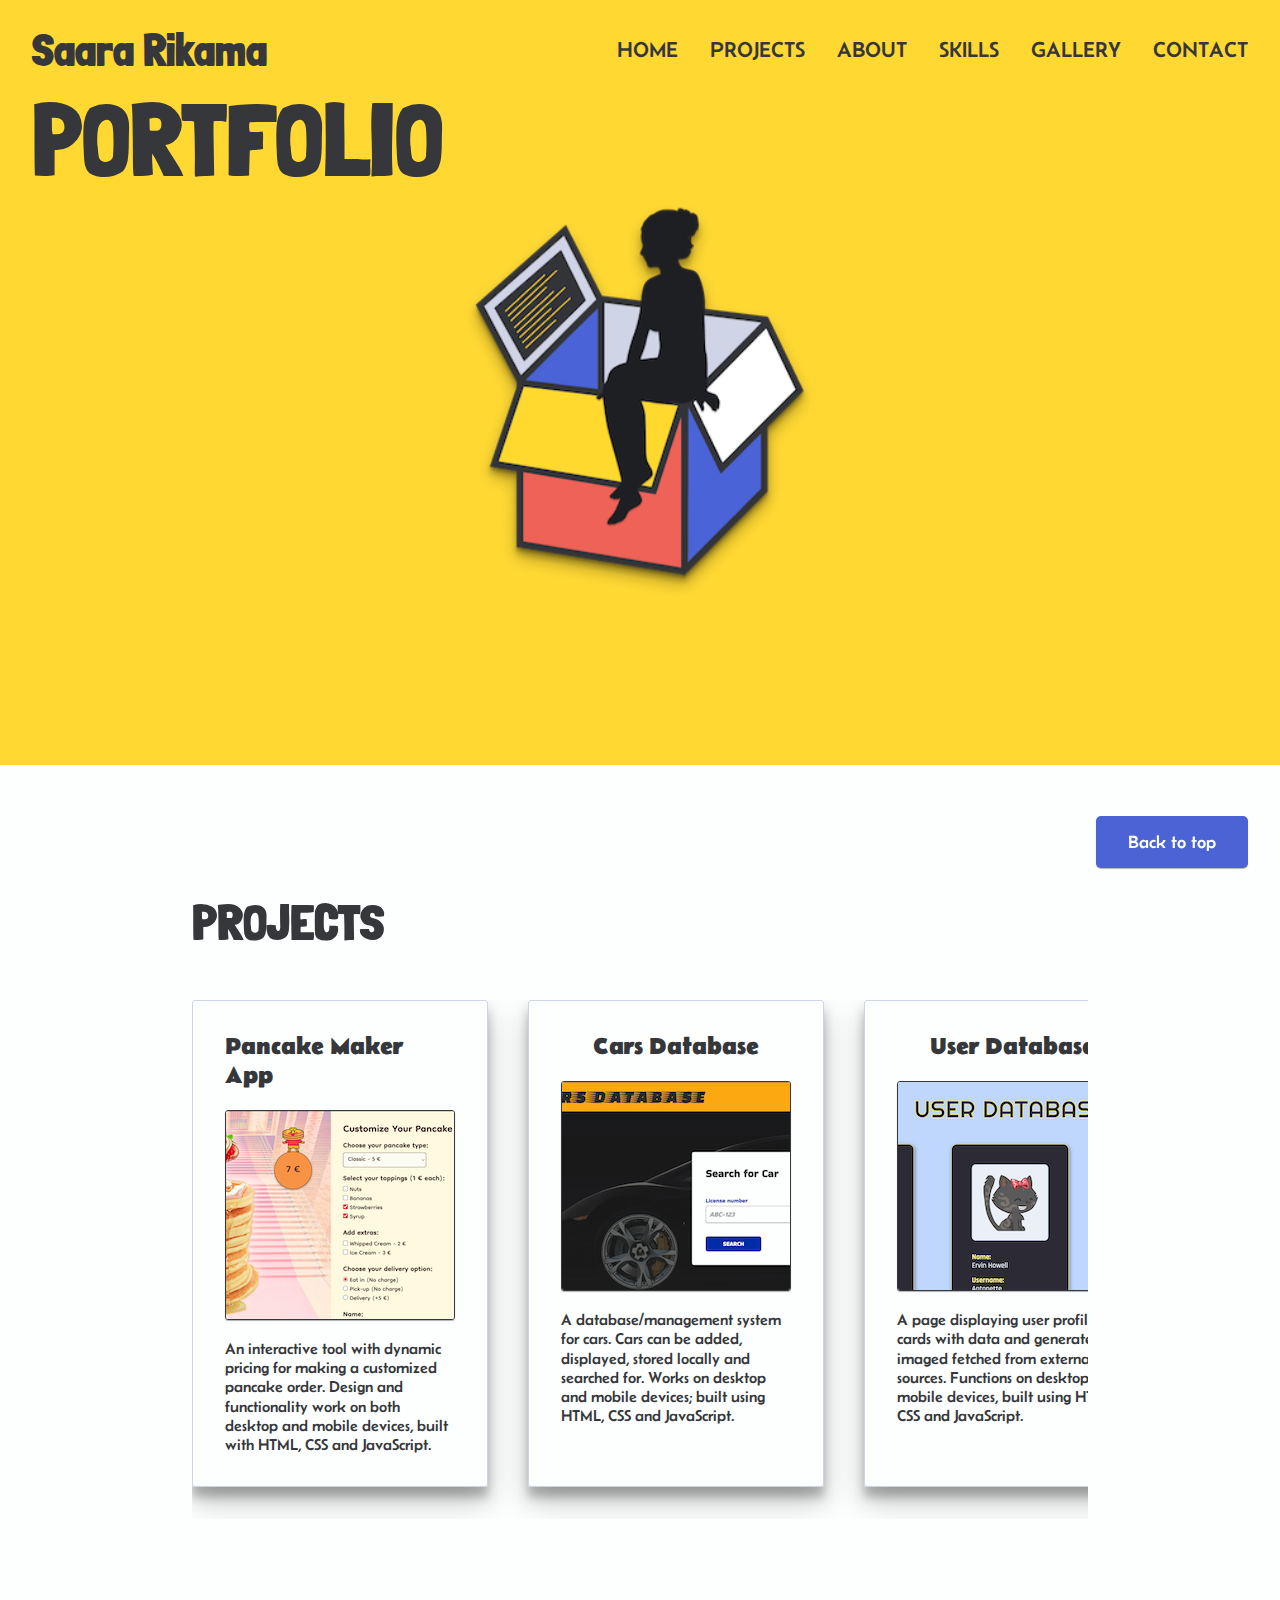
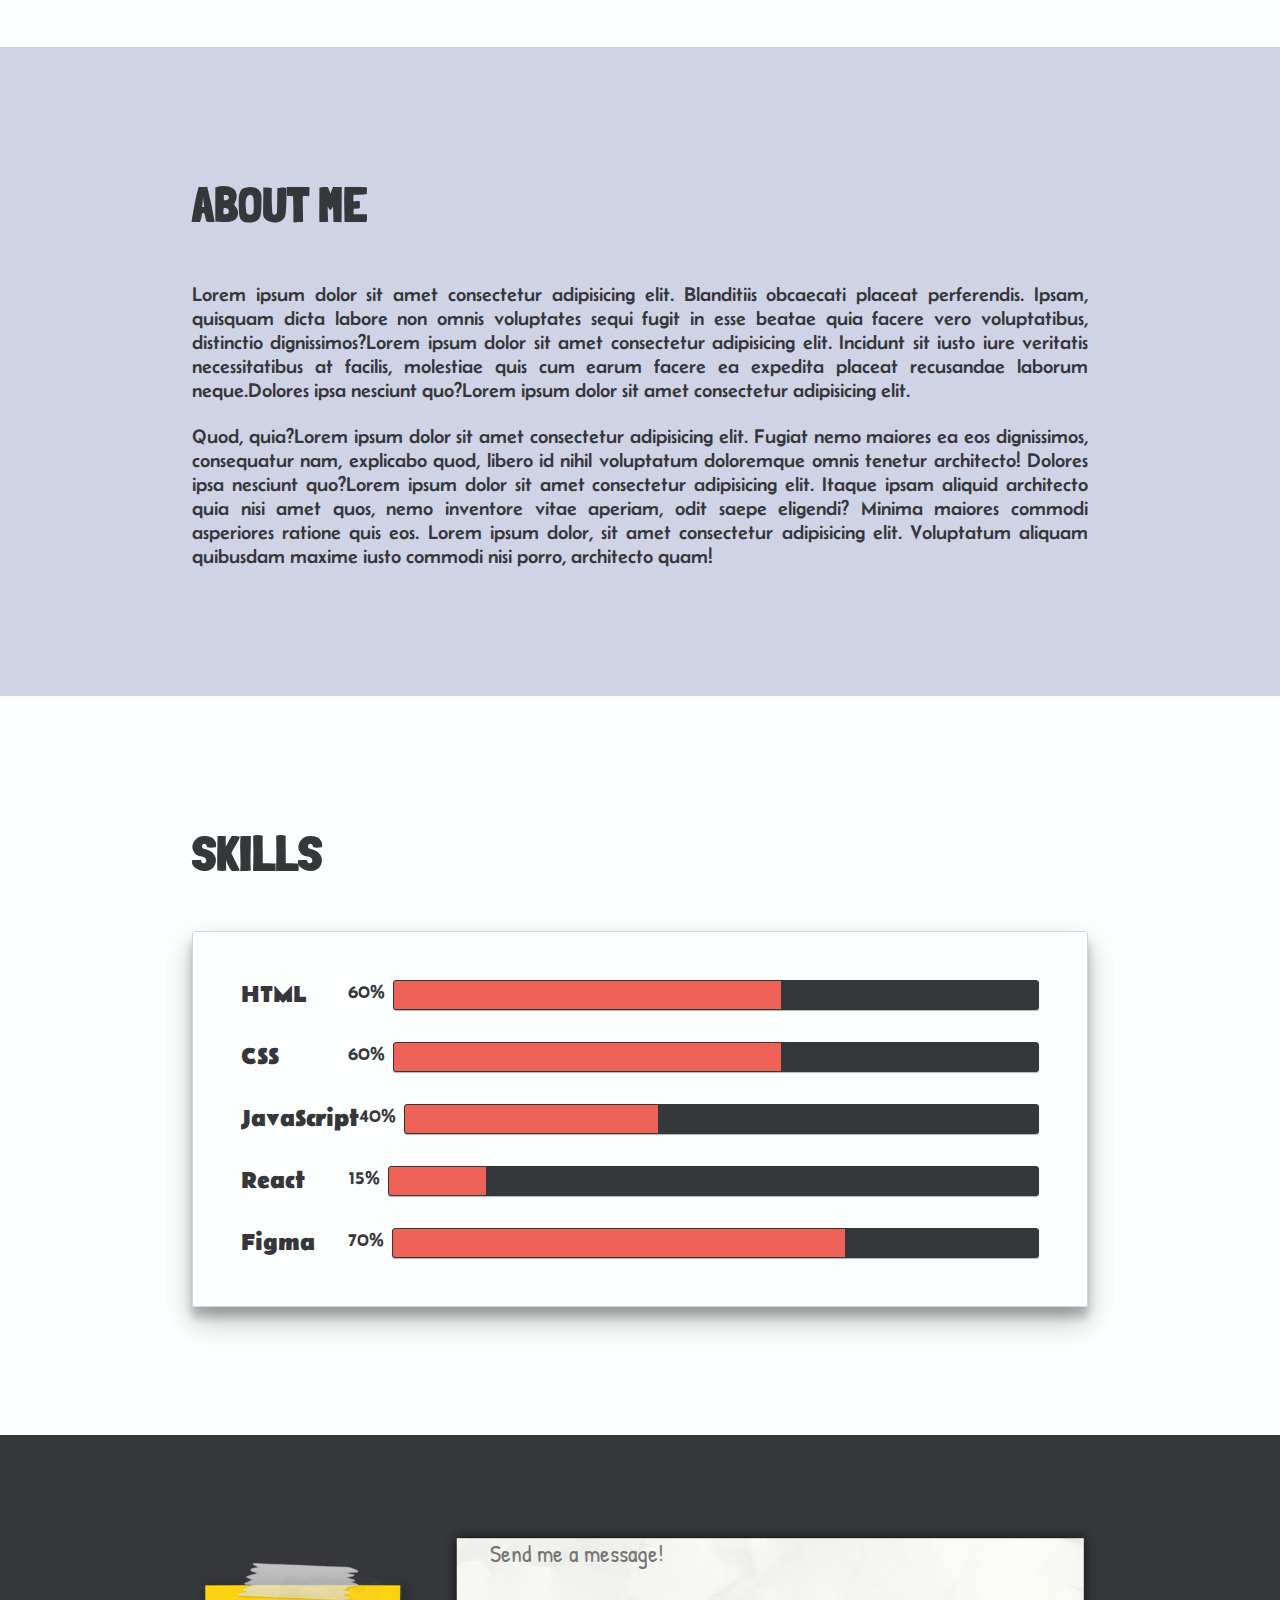
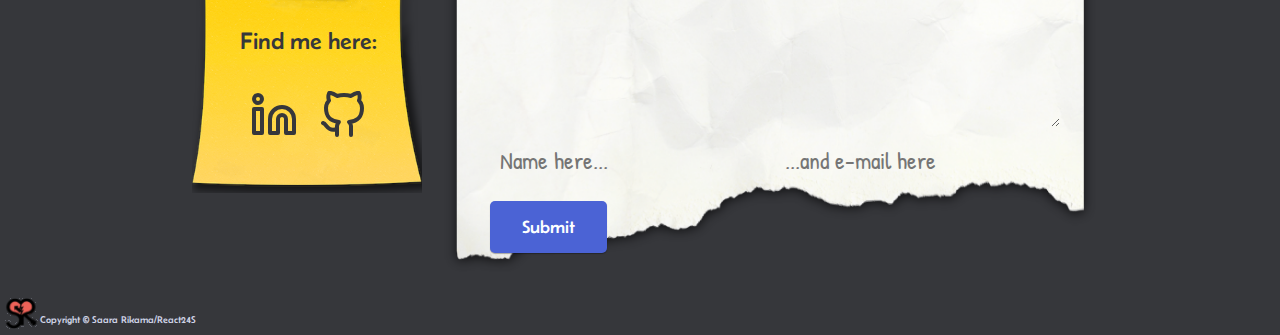
==== index.html @ 1afecb76 "add portfolio content" ====
<!DOCTYPE html>
<html lang="en">
<head>
    <meta charset="UTF-8">
    <meta name="viewport" content="width=device-width, initial-scale=1.0"> 
    <link rel="stylesheet" href="style.css">
    <link href="assets/favicon.svg" rel="shortcut icon" type="image/x-icon" />
    <link href="https://fonts.googleapis.com/css2?family=Belanosima:wght@400;600;700&family=Londrina+Solid:wght@100;300;400;900&family=Patrick+Hand&display=swap" rel="stylesheet">
    <title>Portfolio - Saara Rikama</title>
</head>
<body>
    <header>
        <h1>Saara Rikama</h1>
        <nav>
            <button class="mobile">Menu</button>
            <ul>
                <div class="nav-text"><li><a href="#">Home</a></li></div>
                <div class="nav-text"><li><a href="#projects">Projects</a></li></div>
                <div class="nav-text"><li><a href="#about">About</a></li></div>
                <div class="nav-text"><li><a href="#skills">Skills</a></li></div>
                <div class="nav-text"><li><a href="gallerypage.html#gallery">Gallery</a></li></div>
                <div class="nav-text"><li><a href="#contact">Contact</a></li></div>
            </ul>
        </nav>
    </header>
    <main>
        <section id="hero-banner">
            <h1>Portfolio</h1>
            <div class="hero-image">
        </div>
        </section>
        <section id="projects">
            <h2>Projects</h2>
            <div class="project-container">
                <div class="project-card">
                    <h3>Pancake Maker App</h3>
                    <div class="project-image">
                        <a href="https://saarari.github.io/pancake_maker/">
                            <img src="assets/pancake_maker.png" alt="Pancake Maker web page">
                        </a>
                    </div>
                    <p>An interactive tool with dynamic pricing for making a customized pancake order. Design and functionality work on both desktop and mobile devices, built with HTML, CSS and JavaScript.
                    </p>
                </div>
                <div class="project-card">
                    <h3>Cars Database</h3>
                    <div class="project-image">
                        <a href="https://saarari.github.io/cars_database/">
                            <img src="assets/cars_database.png" alt="Cars Database web page">
                        </a>
                    </div>
                    <p>A database/management system for cars. Cars can be added, displayed, stored locally and searched for. Works on desktop and mobile devices; built using HTML, CSS and JavaScript.
                    </p>
                </div>
                <div class="project-card">
                    <h3>User Database</h3>
                    <div class="project-image">
                        <a href="https://saarari.github.io/persons_database/">
                            <img src="assets/user_database.png" alt="User Database wep page">
                        </a>
                    </div>
                    <p>A page displaying user profile cards with data and generated imaged fetched from external sources. Functions on desktop and mobile devices, built using HTML, CSS and JavaScript.
                    </p>
                </div>
            </div>
        </section>
        <section id="about">
        <div class="about-container">
            <h2>About me</h2>
            <p>Lorem ipsum dolor sit amet consectetur adipisicing elit. Blanditiis obcaecati placeat perferendis. Ipsam, quisquam dicta labore non omnis voluptates sequi fugit in esse beatae quia facere vero voluptatibus, distinctio dignissimos?Lorem ipsum dolor sit amet consectetur adipisicing elit. Incidunt sit iusto iure veritatis necessitatibus at facilis, molestiae quis cum earum facere ea expedita placeat recusandae laborum neque.Dolores ipsa nesciunt quo?Lorem ipsum dolor sit amet consectetur adipisicing elit.</p><br> 
            <p>Quod, quia?Lorem ipsum dolor sit amet consectetur adipisicing elit. Fugiat nemo maiores ea eos dignissimos, consequatur nam, explicabo quod, libero id nihil voluptatum doloremque omnis tenetur architecto! Dolores ipsa nesciunt quo?Lorem ipsum dolor sit amet consectetur adipisicing elit. Itaque ipsam aliquid architecto quia nisi amet quos, nemo inventore vitae aperiam, odit saepe eligendi? Minima maiores commodi asperiores ratione quis eos. Lorem ipsum dolor, sit amet consectetur adipisicing elit. Voluptatum aliquam quibusdam maxime iusto commodi nisi porro, architecto quam!</p>
        </div>
        </section>
        <section id="skills">
            <h2>Skills</h2>
            <div class="skills-container">
                <ul>
                    <li>
                        <h3>HTML</h3>
                        <p>60%</p>
                        <span class="bar"><span class="html"></span></span>
                    </li>
                    <li>
                        <h3>CSS</h3>
                        <p>60%</p>
                        <span class="bar"><span class="css"></span></span>
                    </li>
                    <li>
                        <h3>JavaScript</h3>
                        <p>40%</p>
                        <span class="bar"><span class="javascript"></span></span>
                    </li>
                    <li>
                        <h3>React</h3>
                        <p>15%</p>
                        <span class="bar"><span class="react"></span></span>
                    </li>
                    <li>
                        <h3>Figma</h3>
                        <p>70%</p>
                        <span class="bar"><span class="figma"></span></span>
                    </li>
                </ul>
            </div>
        </section>     
    </main>
    <footer> 
        <section id="contact"> 
            <div class="socials-postit">
                <p>Find me here:</p>
                <a href=""><img src="assets/Linkedin.svg" alt="Linkedin-logo" id="linkedin"></a>
                <a href="https://github.com/SaaraRi"><img src="assets/Github.svg" alt="Github-logo" id="github"></a>
            </div>
            <div class="contact-postit">
                <form action="contact" class="contact-form">
                    <textarea rows="8" cols="60" type="text" id="message
                    " placeholder="Send me a message!"></textarea>
                    <input type="text" id="contactname" name="contactname" placeholder="Name here...">
                    <input type="text" id="email" name="email" placeholder="...and e-mail here">
                    <button type="submit" name="submitBtn" id="submitBtn">Submit</button>
                </form>
            </div>
        </section>
        <div class="logo-copyright">
            <img src="assets/logo.svg" alt="Logo with initials S and R" id="logo">
            <p id="copyright">Copyright &copy; Saara Rikama/React24S</p>
        </div>
        <button id="backTopBtn">Back to top</button>
    </footer>   
    <script src="script.js"></script>
</body>
</html>
---- style.css ----
* {
    margin: 0;
    padding: 0;
    box-sizing: border-box;
}

:root {
    --font-title: "Londrina Solid", 'Gill Sans', 'Gill Sans MT', Calibri, 'Trebuchet MS', sans-serif;
    --font-text: "Belanosima", 'Gill Sans', 'Gill Sans MT', Calibri, 'Trebuchet MS', sans-serif;
    --font-footer: "Patrick Hand", 'Gill Sans', 'Gill Sans MT', Calibri, 'Trebuchet MS', sans-serif;
    --color-dark:  #36373B;
    --color-light: #fdffff;
    --color-white:  #FFFFFF;
    --color-gray:  #CFD3E6;
    --color-blue: #4B63D5;
    --color-red:  #EE6258;
    --color-yellow:  #FFD832;
    --shadow-small: 0px 1px 1px rgba(0, 0, 0, 0.3);
    --shadow-big: 0 14px 28px rgba(0,0,0,.25), 0 10px 10px rgba(0,0,0,.22);
}

html {
    scroll-behavior: smooth;
}

body {
    font-family: var(--font-text);
    font-size: 20px;
    color: var(--color-dark);
    background-color: var(--color-light);
}

.mobile {
    display: none;
}

header {
    display: flex;
    flex-direction: row;
    justify-content: space-between;
    align-items: center;
    position: fixed;
    height: 100px;
    width: 100%;
    background-color: transparent;
    line-height: 0.9;
    padding: 2rem;
    z-index: 3;
}

header h1 {
    font-family: var(--font-title);
    font-size: 45px;
}

nav ul {
    display: flex;
    flex-direction: row;
    justify-content: space-evenly;
    gap: 2rem;
}

nav ul li {
    display: inline-block;
    text-transform: uppercase;
}

a {
    color: var(--color-dark);
    font-size: 22px;
    text-decoration: none;
}

.nav-text a::after {
    content:"";
    height: 10px;
    width: 0px;
    display: inline-block;
    background: var(--color-blue);
    transition: all 1s ease-in;
}

.nav-text:hover a::after {
    width: 100%;
}

h2 {
    font-family: var(--font-title);
    font-size: 50px;
    text-transform: uppercase;
    margin-bottom: 3rem;
}

h3 {
    font-family: var(--font-text);
    font-size: 24px;
}

main section {
    margin: 4rem 10rem;
    padding: 4rem 2rem;
}

#hero-banner {
    background-color: #FFD832;
    height: 85vh;
    margin: 0;
}

#hero-banner h1 {
    font-family: var(--font-title);
    font-size: 100px;
    text-transform: uppercase;
    margin-top: 1rem;
}

.hero-image {
    background-image: url(assets/main.svg);
    background-repeat: no-repeat;
    background-position: center;
    background-size: contain;
    height: 45vh;
}

section:nth-child(3) {
    background-color: var(--color-gray);
    margin: 0;
}

.about-container {
    display: flex;
    flex-flow: column wrap;
    margin: 4rem 10rem;
}

#about p {
   text-align: justify;
   line-height: 1.2;
}

.project-container {
    display: flex;
    flex-direction: row;
    justify-content: space-evenly;
    gap: 2.5rem;
    overflow-x: scroll;
    scroll-snap-align: center;
    scroll-behavior: smooth;
}

.project-card {
    flex: 1;
    display: flex;
    flex-direction: column;
    align-items: center;
    font-size: 16px;
    text-align:start;
    line-height: 1.2;
    max-height: 515px;
    max-width: 400px;
    margin-bottom: 2rem;
    padding: 2rem;
    border: var(--color-gray) solid 0.5px;
    border-radius: 3px;
    box-shadow: var(--shadow-big);
}

.project-image {
    flex: 1;
    display: flex;
    align-items: start;
    justify-content: center;
    max-height: 210px;
    max-width:230px;
    object-fit: cover;
    overflow: clip;
    margin: 1.2rem auto;
    padding: 0;     
    border: #36373B solid 1px;
    border-radius: 3px;
    box-shadow: var(--shadow-small);
}

.skills-container {
    color: var(--color-dark);
    padding: 3rem;
    border: var(--color-gray) solid 0.5px;
    border-radius: 3px;
    box-shadow: var(--shadow-big);
}

.skills-container ul {
    display: flex;
    flex-direction: column;
    gap: 2rem;
    list-style: none;
}

.skills-container li {
    display: flex;
    flex-direction: row;
    justify-content: center;
    list-style: none;
}

.skills-container li h3 {
        flex: 1;
}

.skills-container li p {
    display: inline-block;
    margin-right: 0.5rem;
}

.bar {
    flex: 6;
    display: block;
    background-color: var(--color-dark);
    height: 30px;
    width: 100%;
    max-width: 700px;
    overflow: hidden;
    border: 1px solid var(--color-dark);
    border-radius: 3px;
    box-shadow: var(--shadow-small);
    transition: all 0.5s cubic-bezier(.25,.7,.25,1);
}

.bar:hover {
    box-shadow: var(--shadow-big);
    transition: all 0.5s cubic-bezier(.25,.7,.25,1);
}

.bar span {
    background: var(--color-red);
    height: 30px;
    float: left;
}

.html {
    width: 60%;
    animation: html 3s;
}

.css {
    width: 60%;
    animation: css 3s;
}

.javascript {
    width: 40%;
    animation: javascript 3s;
}

.react {
    width: 15%;
    animation: react 3s;
}

.figma {
    width: 70%;
    animation: figma 3s;
}

@keyframes html {
    0% {
        width: 0%;
    }
    100% {
        width: 60%;
    }
}

@keyframes css {
    0% {
        width: 0%;
    }

    100% {
        width: 60%;
    }
}

@keyframes javascript {
    0% {
        width: 0%;
    }

    100% {
        width: 40%;
    }
}

@keyframes react {
    0% {
        width: 0%;
    }

    100% {
        width: 15%;
    }
}

@keyframes figma {
    0% {
        width: 0%;
    }

    100% {
        width: 70%;
    }
}

button {
    font-family: var(--font-text);
    font-size: 18px;
    color: var(--color-light);
    background-color: var(--color-blue);
    border: none;
    border-radius: 5px;
    box-shadow: var(--shadow-small);
    padding: 1rem 2rem;
    cursor: pointer;
}

button:hover {
    background-color: #EE6258;
}

#backTopBtn {
    position: fixed;
    right: 2rem;
    bottom: 2rem;
    z-index: 3;
}

/*footer.expanded {
    height: 500px; 
}*/

footer {
    position: relative;
    color: var(--color-light);
    background-color: var(--color-dark);
    height: 500px;
    width: 100%;
    padding: 4rem 12rem;
    overflow: hidden;
}

.socials-postit {
    position: relative;
    background-image: url(assets/kindpng_692746.png);
    background-repeat: no-repeat;
    background-size: contain;
    height: 230px;
    width: 230px;
    top: 4rem;
    left: 0;
    padding: 3rem;
    z-index: 1;
}

.socials-postit p {
    position: absolute;
    color: var(--color-dark);
    font-size: 24px;
    top: 4rem;
    left: 3rem;
    z-index: 2;
}
 
 #linkedin {
     position: absolute;
     top: 8rem; 
     left: 25%;
     z-index: 2;

}
 
 #github {
     position: absolute;
     top: 8rem;
     left: 55%;
     z-index: 2;
}
 
.contact-postit {
    display: inline-block;
    position: relative;
    background-image: url(assets/ripped_paper.png);
    background-repeat: no-repeat;
    background-position: center;
    background-size: contain;
    overflow-x: clip;
    min-width: 75%;
    height: 420px;
    right: 0;
    left: 27%;
    bottom: 15rem;
    z-index: 1;
    
}

.contact-form {
    position: absolute;
    font-family: var(--font-footer);
    font-size: 24px;
    background-color: transparent;
    box-sizing: border-box;
    border-collapse: collapse;
    border: none;
    width: 92%;
    top: 1.5rem;
    left: 2rem;
    right: 0;
    padding: 1.5rem;
    z-index: 2;
}

textarea {
    font-family: var(--font-footer);
    font-size: 24px;
    background-color: transparent;
    box-sizing: border-box;
    border-collapse: collapse;
    border: none;
    height: 190px;
    width: 100%;
    overflow-y: scroll;
}

input {
    font-family: var(--font-footer);
    font-size: 24px;
    box-sizing: border-box;
    background-color: transparent;
    border-collapse: collapse;
    border: none;
    padding: 0.6rem;
    width: 49%;
}

#submitBtn {
    margin-top: 1rem;
}

#logo {
    display: inline;
    position: absolute;
    height: 2rem;
    bottom: 5px;
    left: 5px;
}

#copyright {
    display: inline;
    position: absolute;
    font-size: 10px;
    color: var(--color-gray);
    left: 2.5rem;
    bottom: 10px;
}

@media only screen and (max-width: 480px) {

    .mobile {
        display: block;
    }

    nav ul {
        display: none;
    }

    header h1 {
        font-size: 30px;
    }

    main section {
        margin: 3rem 5%;
        padding: 1rem;   
    }

    h2 {
        font-size: 42px;
        margin-bottom: 2rem;
    }

    #hero-banner h1 {
        font-size: 75px;
        margin: 5rem 1rem 4rem 1rem;
    }

    .hero-image {
        max-height: 30vh;
        max-width: 200px;
        margin: 0 auto;
    }

    .about-container {
        margin: 2rem 5%;
    }

    .skills-container {
        padding: 1rem;
    }    

    .skills-container li h3 {
        font-size: 20px;
    }

    .skills-container li p {
        margin-right: 0.2rem;
    }

    .bar {
        max-width: 35vw;
    }

    footer {
        height: 700px;
        margin-top: 6rem;
        padding: 0rem 5%;
    }
    
    .socials-postit {
        background-size: cover;
        background-position: center;
        width: 50vw;
        height: 50px;
        top: 1rem;
        margin: 2rem auto;
    }
    
    .socials-postit p {
        font-size: 18px;
        top: 0.5rem;
        left: 20%;
        margin-bottom: 1rem;
    }
     
    #linkedin {
        top: 2.5rem;
        left: 25%;
    }
     
    #github {
        top: 2.5rem;
        left: 55%;
    }
     
    .contact-postit {
        display: block;
        background-position: top;
        background-size: cover;
        margin: 0 auto;
        max-width: 90%;
        height: 550px;
        top: 0;
        bottom: 0;
        right: 0;
        left: 0;
    }
    
    .contact-form {
        width: 100%;
        top: 2rem;
        left: 0;
        padding: 0.5rem;
    }

    textarea {
        height: 200px;
        width: 100%;
        top: 0;
        left: 0;
        padding: 0.5rem;
    }
    
    input {
        width: 100%;
    }

    #logo {
        height: 1.5rem;
    }

    #copyright {
        left: 2rem;
    }
}

@media only screen and (min-width: 481px) and (max-width: 820px) {

    nav ul {
        display: flex;
        gap: 1rem;
    }

    nav a {
        font-size: 18px;
        padding: 0;
    }

    header h1 {
        font-size: 32px;
    }

    main section {
        margin: 4rem 10%;
        padding: 1.5rem;
    }

    h2 {
        font-size: 42px;
        margin-bottom: 2rem;
    }

    #hero-banner h1 {
        font-size: 90px;
        margin: 4rem 0 3rem 0;
    }

    .hero-image {
        max-height: 40vh;
        max-width: 300px;
        margin: auto;
    }

    .about-container {
        margin: 4rem 10%;
    }

    .skills-container {
        padding: 2rem;
    }    

    .skills-container li h3 {
        font-size: 22px;
    }

    .skills-container li p {
        margin-right: 0.5rem;
    }

    .bar {
        max-width: 40vw;
    }

    footer {
        height: 600px;
        margin-top: 6rem;
        padding: 0rem 5%;
    }
    
    .socials-postit {
        background-size: cover;
        background-position: center;
        height: 50px;
        width: 35vw;
        top: 1rem;
        margin: 2rem auto;
    }
    
    .socials-postit p {
        font-size: 18px;
        top: 0.5rem;
        left: 30%;
        margin-bottom: 1rem;
    }
     
    #linkedin {
        top: 2.5rem;
        left: 25%;
    }
     
    #github {
        top: 2.5rem;
        left: 55%;
    }
     
    .contact-postit {
        display: block;
        background-position: top;
        background-size: cover;
        margin: 0 auto;
        max-width: 80%;
        top: 0;
        bottom: 0;
        right: 0;
        left: 0;
    }
    
    .contact-form {
        width: 100%;
        bottom: 90px;
        left: 0;
        padding: 0.5rem;
    }

    textarea {
        height: 150px;
        width: 100%;
        top: 0;
        left: 0;
        padding: 0.5rem;
    }
    
    input {
        width: 100%;
    }

    #logo {
        height: 1.5rem;
    }
    
    #copyright {
        left: 2rem;
    }

}


@media only screen and (min-width: 821px) and (max-width: 1024px) {

    nav ul {
        display: flex;
        gap: 1.3rem;
    }

    a {
        font-size: 20px;
        padding: 0;
    }

    header h1 {
        font-size: 32px;
    }

    main section {
        margin: 4rem 10%;
        padding: 3rem 2rem;
    }

    #hero-banner h1 {
        font-size: 90px;
        margin: 1rem 0;
    }

    .hero-image {
        max-height: 45vh;
        max-width: 350px;
        margin: auto;
    }

    .about-container {
        margin: 4rem 10%;
    }

    .bar {
        max-width: 45vw;
    }

    
    footer {
        margin-top: 6rem;
        padding: 0 15%;
    }
    
    .socials-postit {
        height: 150px;
        width: 150px;
        top: 10rem;
        left: 0;
    }
    
    .socials-postit p {
        font-size: 18px;
        top: 2rem;
        left: 15%;
    }
     
    #linkedin {
        top: 5rem;
        left: 15%;
    }
     
    #github {
        top: 5rem;
        left: 55%;
    }

    .contact-postit {
        background-position: top;
        background-size: cover;
        max-width: 75%;
        height: 420px;
        bottom: 6rem;
        right: 0;
    }
    
    .contact-form {
        width: 100%;
        padding: 1rem;
        left: 0;
        bottom: 3.5rem;
    }

    textarea {
        height: 180px;
        width: 100%;
        left: 0;
        top: 0;
        padding: 0.5rem;
    }

}

nav ul.responsive {
    display: block;
    position: absolute;
    background-color: var(--color-blue);
    left: 0;
    width: 100%;
}

ul.responsive li {
    display: block;
    margin: 2rem;
    color: var(--color-light);
}

ul.responsive li a {
    width: 100%;
    color: var(--color-light);
}

ul.responsive li a:hover {
    display: block;
    padding: 1rem;
    background-color: var(--color-red);
}

ul.responsive .nav-text a::after {
    content: none;
}

header {
    background-color: var(--color-yellow);
}
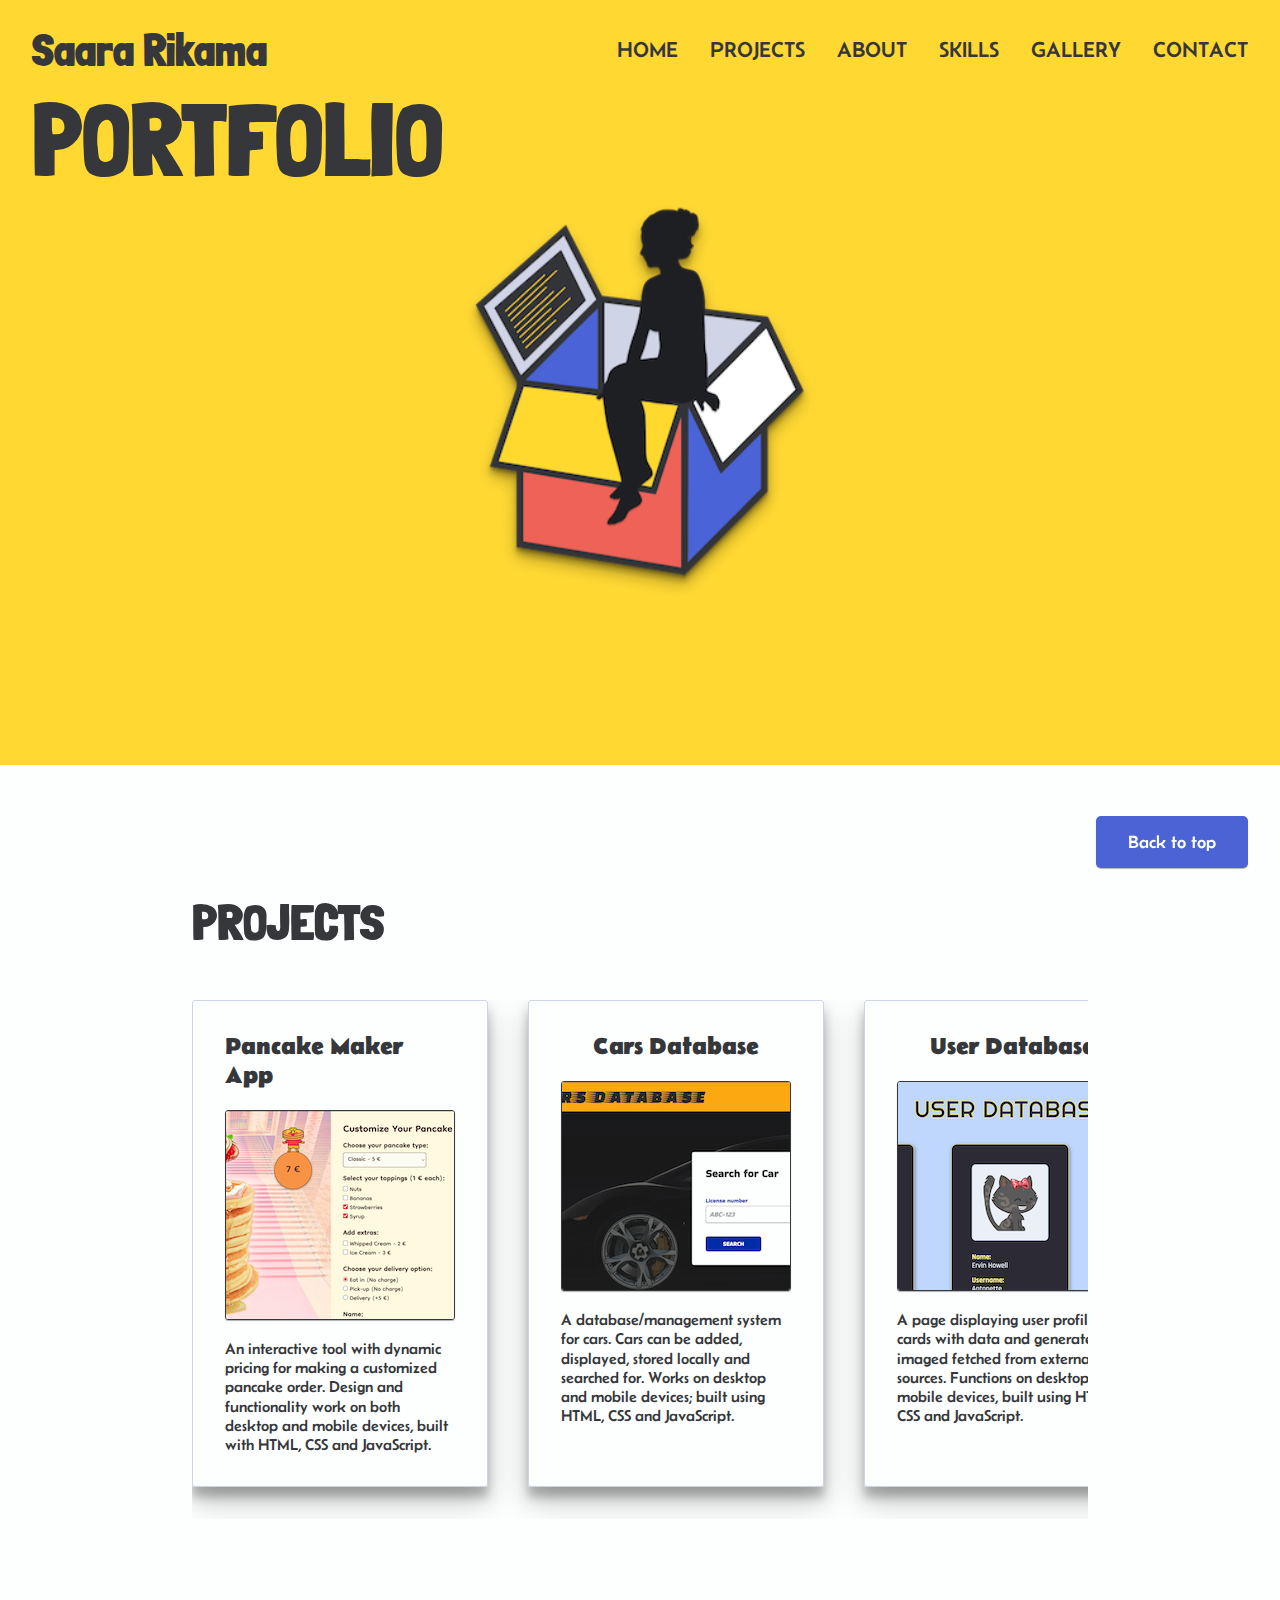
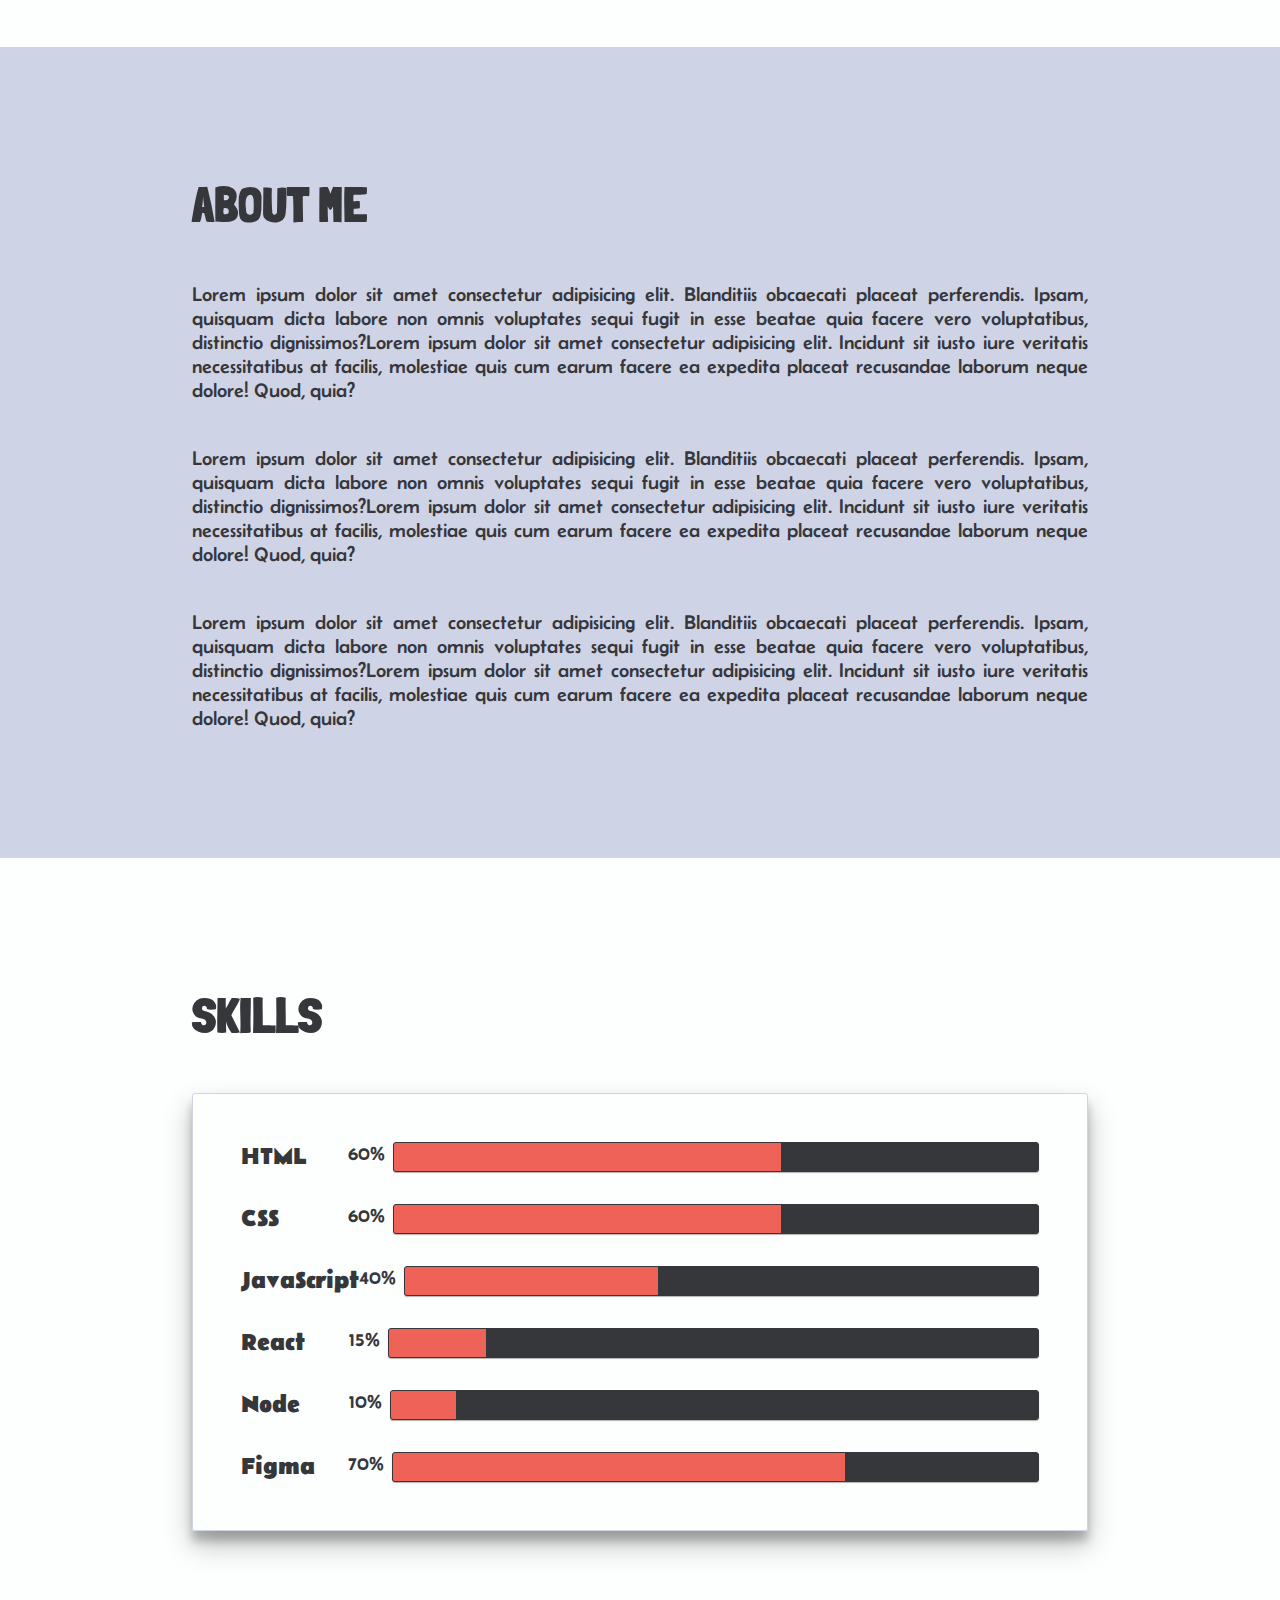
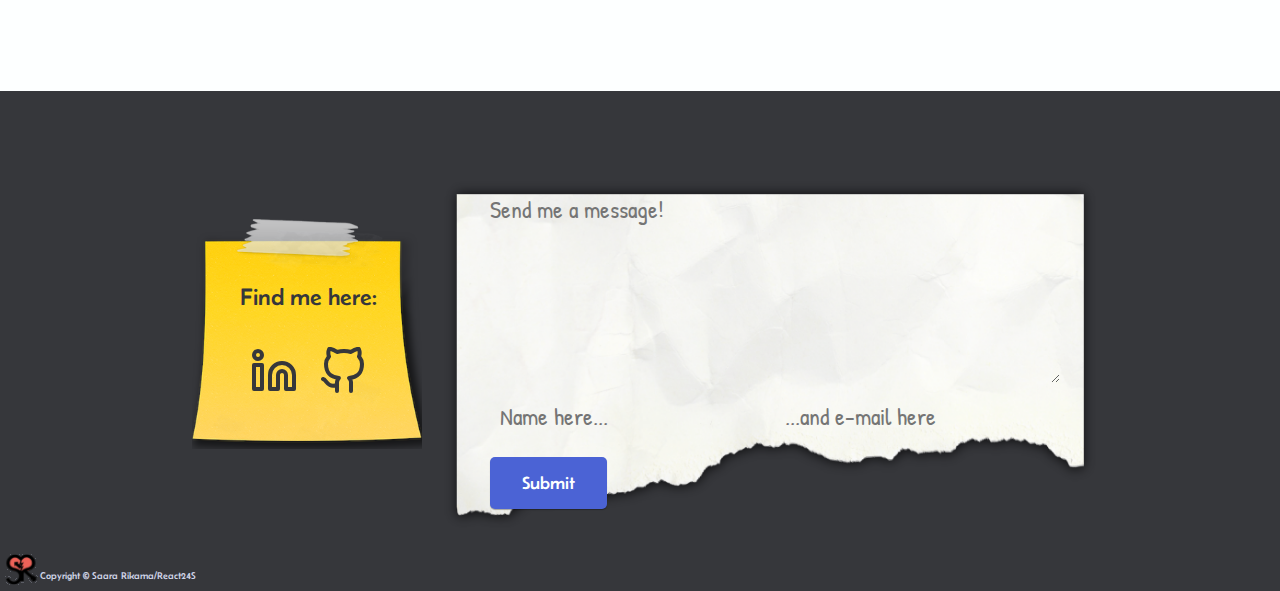
==== commit 8bb42fdc: "fix gallery mobile view" ====
--- a/index.html
+++ b/index.html
@@ -67,8 +67,9 @@
         <section id="about">
         <div class="about-container">
             <h2>About me</h2>
-            <p>Lorem ipsum dolor sit amet consectetur adipisicing elit. Blanditiis obcaecati placeat perferendis. Ipsam, quisquam dicta labore non omnis voluptates sequi fugit in esse beatae quia facere vero voluptatibus, distinctio dignissimos?Lorem ipsum dolor sit amet consectetur adipisicing elit. Incidunt sit iusto iure veritatis necessitatibus at facilis, molestiae quis cum earum facere ea expedita placeat recusandae laborum neque.Dolores ipsa nesciunt quo?Lorem ipsum dolor sit amet consectetur adipisicing elit.</p><br> 
-            <p>Quod, quia?Lorem ipsum dolor sit amet consectetur adipisicing elit. Fugiat nemo maiores ea eos dignissimos, consequatur nam, explicabo quod, libero id nihil voluptatum doloremque omnis tenetur architecto! Dolores ipsa nesciunt quo?Lorem ipsum dolor sit amet consectetur adipisicing elit. Itaque ipsam aliquid architecto quia nisi amet quos, nemo inventore vitae aperiam, odit saepe eligendi? Minima maiores commodi asperiores ratione quis eos. Lorem ipsum dolor, sit amet consectetur adipisicing elit. Voluptatum aliquam quibusdam maxime iusto commodi nisi porro, architecto quam!</p>
+            <p>Lorem ipsum dolor sit amet consectetur adipisicing elit. Blanditiis obcaecati placeat perferendis. Ipsam, quisquam dicta labore non omnis voluptates sequi fugit in esse beatae quia facere vero voluptatibus, distinctio dignissimos?Lorem ipsum dolor sit amet consectetur adipisicing elit. Incidunt sit iusto iure veritatis necessitatibus at facilis, molestiae quis cum earum facere ea expedita placeat recusandae laborum neque dolore! Quod, quia?</p><br><br> 
+            <p>Lorem ipsum dolor sit amet consectetur adipisicing elit. Blanditiis obcaecati placeat perferendis. Ipsam, quisquam dicta labore non omnis voluptates sequi fugit in esse beatae quia facere vero voluptatibus, distinctio dignissimos?Lorem ipsum dolor sit amet consectetur adipisicing elit. Incidunt sit iusto iure veritatis necessitatibus at facilis, molestiae quis cum earum facere ea expedita placeat recusandae laborum neque dolore! Quod, quia?</p><br><br> 
+            <p>Lorem ipsum dolor sit amet consectetur adipisicing elit. Blanditiis obcaecati placeat perferendis. Ipsam, quisquam dicta labore non omnis voluptates sequi fugit in esse beatae quia facere vero voluptatibus, distinctio dignissimos?Lorem ipsum dolor sit amet consectetur adipisicing elit. Incidunt sit iusto iure veritatis necessitatibus at facilis, molestiae quis cum earum facere ea expedita placeat recusandae laborum neque dolore! Quod, quia?</p> 
         </div>
         </section>
         <section id="skills">
@@ -94,6 +95,11 @@
                         <h3>React</h3>
                         <p>15%</p>
                         <span class="bar"><span class="react"></span></span>
+                    </li>
+                    <li>
+                        <h3>Node</h3>
+                        <p>10%</p>
+                        <span class="bar"><span class="node"></span></span>
                     </li>
                     <li>
                         <h3>Figma</h3>
--- a/style.css
+++ b/style.css
@@ -91,11 +91,6 @@
     margin-bottom: 3rem;
 }
 
-h3 {
-    font-family: var(--font-text);
-    font-size: 24px;
-}
-
 main section {
     margin: 4rem 10rem;
     padding: 4rem 2rem;
@@ -136,6 +131,11 @@
 #about p {
    text-align: justify;
    line-height: 1.2;
+}
+
+h3 {
+    font-family: var(--font-text);
+    font-size: 24px;
 }
 
 .project-container {
@@ -154,7 +154,7 @@
     flex-direction: column;
     align-items: center;
     font-size: 16px;
-    text-align:start;
+    text-align: start;
     line-height: 1.2;
     max-height: 515px;
     max-width: 400px;
@@ -240,26 +240,37 @@
 .html {
     width: 60%;
     animation: html 3s;
+    animation-delay: 3s;
 }
 
 .css {
     width: 60%;
     animation: css 3s;
+    animation-delay: 3.5s;
 }
 
 .javascript {
     width: 40%;
     animation: javascript 3s;
+    animation-delay: 4s;
 }
 
 .react {
     width: 15%;
     animation: react 3s;
+    animation-delay: 4.5s;
+}
+
+.node {
+    width: 10%;
+    animation: node 3s;
+    animation-delay: 5s;
 }
 
 .figma {
     width: 70%;
     animation: figma 3s;
+    animation-delay: 5.5s;
 }
 
 @keyframes html {
@@ -298,6 +309,16 @@
 
     100% {
         width: 15%;
+    }
+}
+
+@keyframes node {
+    0% {
+        width: 0%;
+    }
+
+    100% {
+        width: 10%;
     }
 }
 
@@ -334,16 +355,13 @@
     z-index: 3;
 }
 
-/*footer.expanded {
-    height: 500px; 
-}*/
-
 footer {
     position: relative;
     color: var(--color-light);
     background-color: var(--color-dark);
     height: 500px;
     width: 100%;
+    margin-top: 6rem;
     padding: 4rem 12rem;
     overflow: hidden;
 }
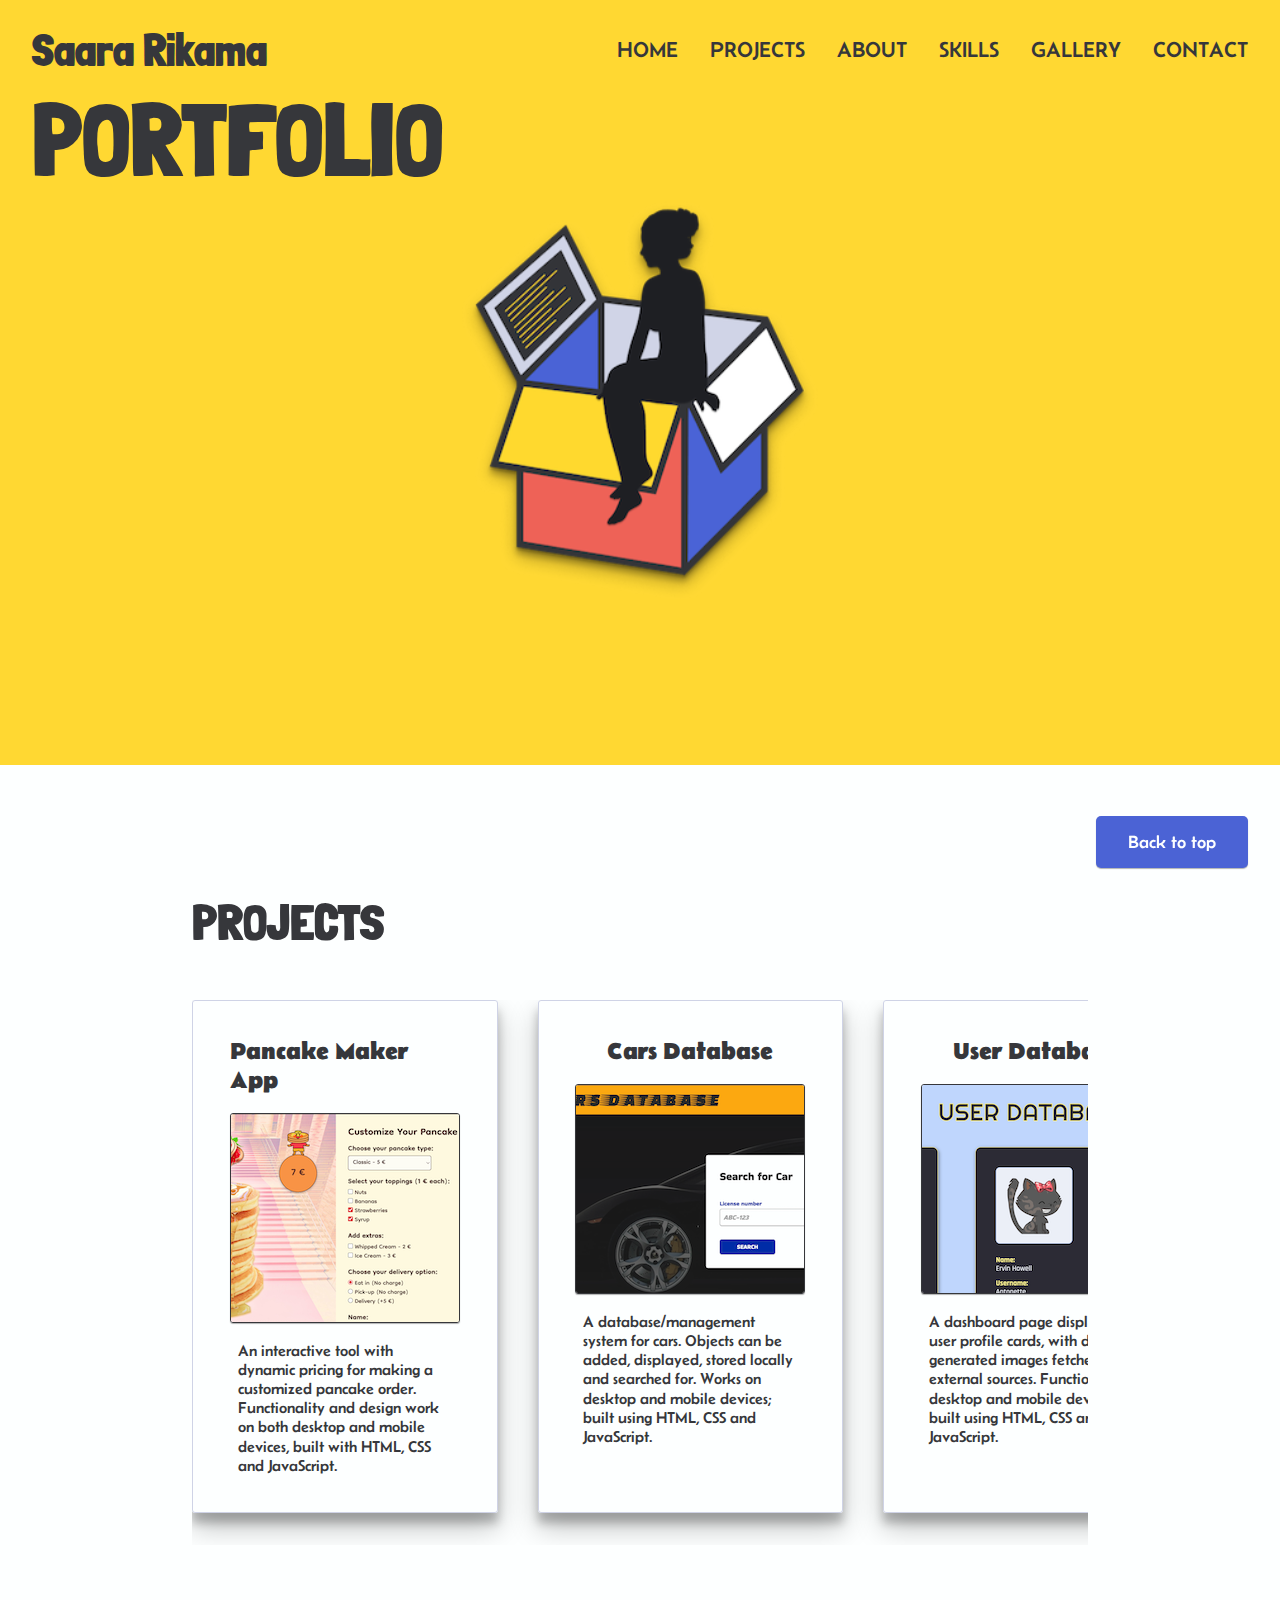
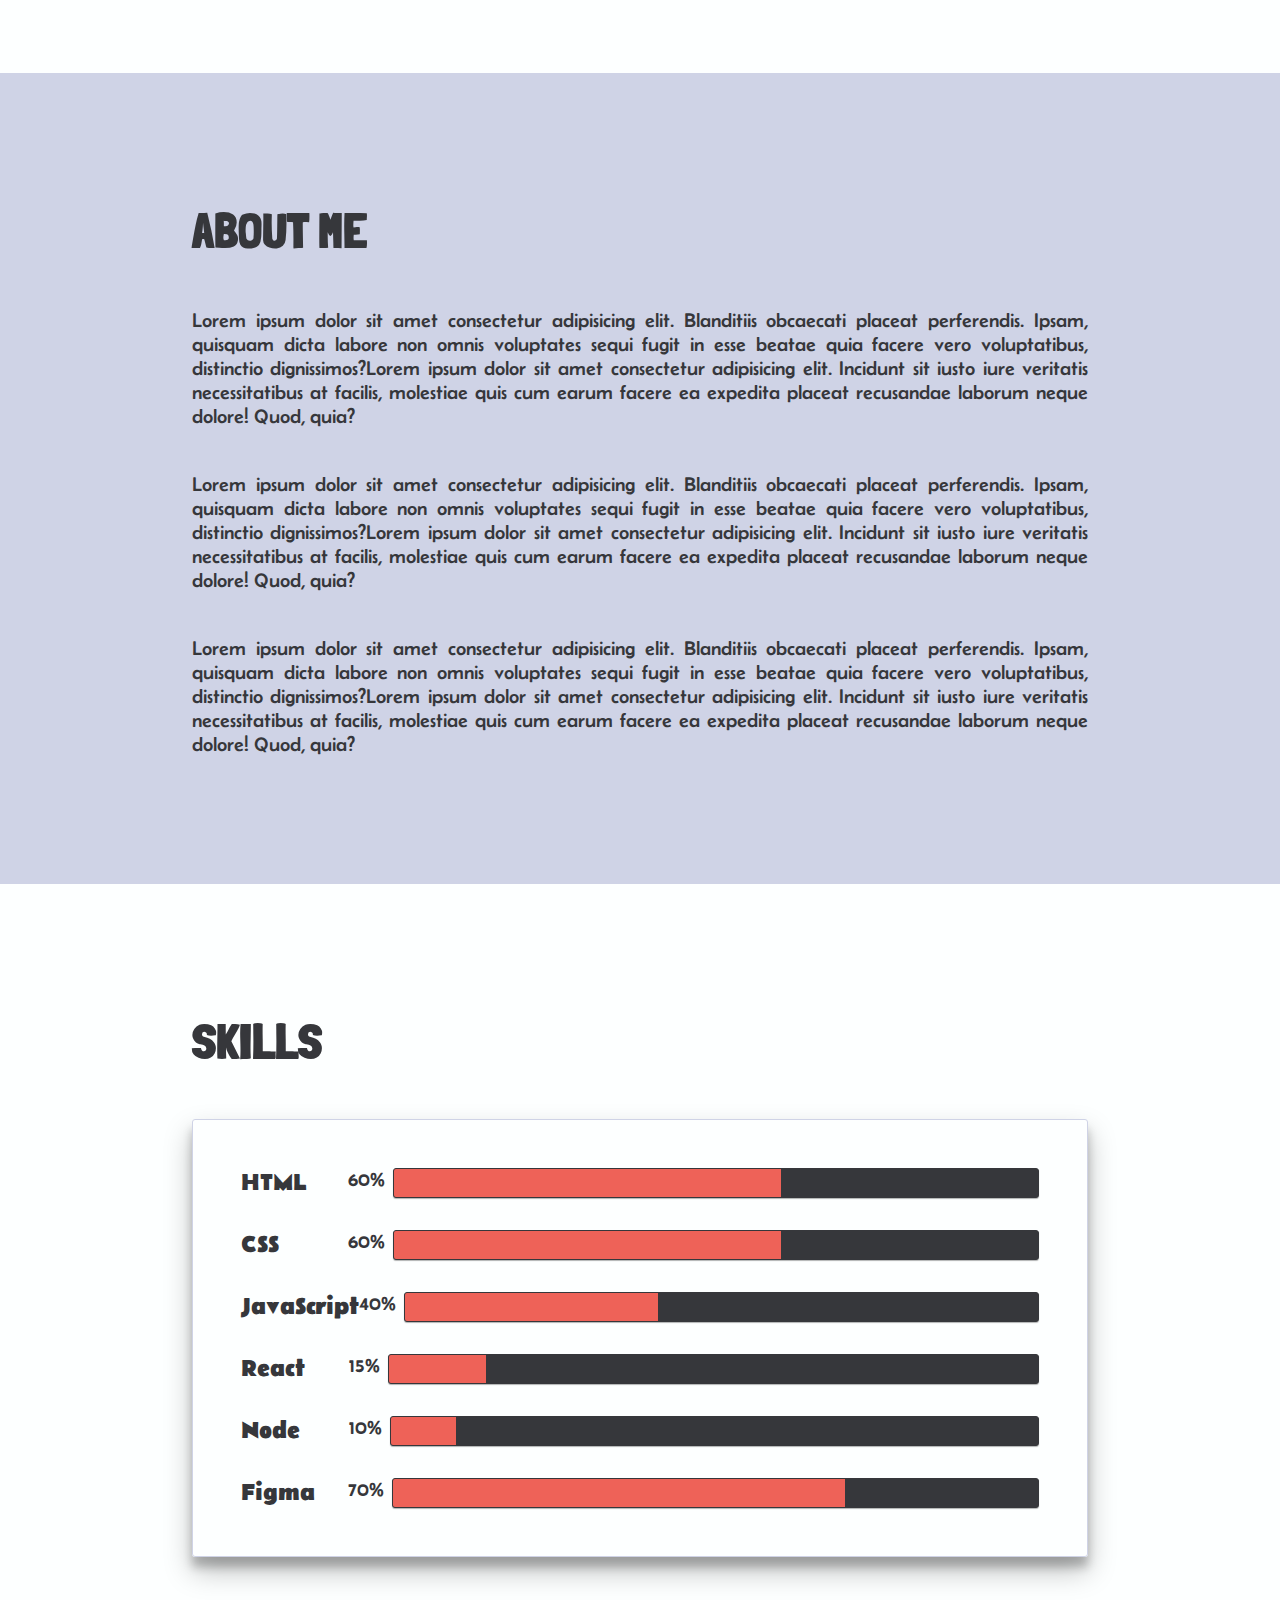
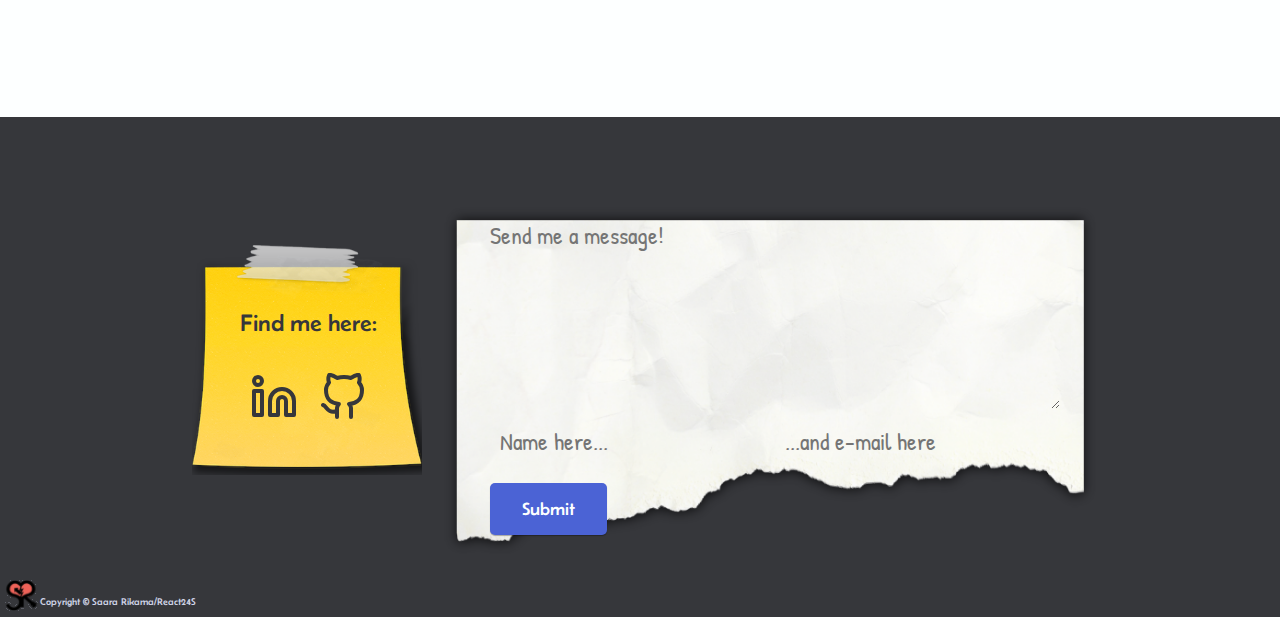
==== commit 385899a4: "style projects card" ====
--- a/index.html
+++ b/index.html
@@ -5,12 +5,12 @@
     <meta name="viewport" content="width=device-width, initial-scale=1.0"> 
     <link rel="stylesheet" href="style.css">
     <link href="assets/favicon.svg" rel="shortcut icon" type="image/x-icon" />
-    <link href="https://fonts.googleapis.com/css2?family=Belanosima:wght@400;600;700&family=Londrina+Solid:wght@100;300;400;900&family=Patrick+Hand&display=swap" rel="stylesheet">
+    <link href="https://fonts.googleapis.com/css2?family=Belanosima:wght@400;600;700&family=Londrina+Solid:wght@100;300;400;900&family=Patrick+Hand&family=Playwrite+HR:wght@100..400&family=Righteous&display=swap" rel="stylesheet">
     <title>Portfolio - Saara Rikama</title>
 </head>
 <body>
     <header>
-        <h1>Saara Rikama</h1>
+        <h1 class="title">Saara Rikama</h1>
         <nav>
             <button class="mobile">Menu</button>
             <ul>
@@ -25,9 +25,8 @@
     </header>
     <main>
         <section id="hero-banner">
-            <h1>Portfolio</h1>
-            <div class="hero-image">
-        </div>
+            <h1 class="title">Portfolio</h1>
+            <div class="hero-image"></div>
         </section>
         <section id="projects">
             <h2>Projects</h2>
@@ -39,7 +38,7 @@
                             <img src="assets/pancake_maker.png" alt="Pancake Maker web page">
                         </a>
                     </div>
-                    <p>An interactive tool with dynamic pricing for making a customized pancake order. Design and functionality work on both desktop and mobile devices, built with HTML, CSS and JavaScript.
+                    <p>An interactive tool with dynamic pricing for making a customized pancake order. Functionality and design work on both desktop and mobile devices, built with HTML, CSS and JavaScript.
                     </p>
                 </div>
                 <div class="project-card">
@@ -49,7 +48,7 @@
                             <img src="assets/cars_database.png" alt="Cars Database web page">
                         </a>
                     </div>
-                    <p>A database/management system for cars. Cars can be added, displayed, stored locally and searched for. Works on desktop and mobile devices; built using HTML, CSS and JavaScript.
+                    <p>A database/management system for cars. Objects can be added, displayed, stored locally and searched for. Works on desktop and mobile devices; built using HTML, CSS and JavaScript.
                     </p>
                 </div>
                 <div class="project-card">
@@ -59,7 +58,7 @@
                             <img src="assets/user_database.png" alt="User Database wep page">
                         </a>
                     </div>
-                    <p>A page displaying user profile cards with data and generated imaged fetched from external sources. Functions on desktop and mobile devices, built using HTML, CSS and JavaScript.
+                    <p>A dashboard page displaying user profile cards, with data and generated images fetched from external sources. Functions on desktop and mobile devices, built using HTML, CSS and JavaScript.
                     </p>
                 </div>
             </div>
--- a/style.css
+++ b/style.css
@@ -159,10 +159,14 @@
     max-height: 515px;
     max-width: 400px;
     margin-bottom: 2rem;
-    padding: 2rem;
+    padding: 2.3rem;
     border: var(--color-gray) solid 0.5px;
     border-radius: 3px;
     box-shadow: var(--shadow-big);
+}
+
+.project-card p {
+    margin: 0 0.5rem;
 }
 
 .project-image {
@@ -174,12 +178,18 @@
     max-width:230px;
     object-fit: cover;
     overflow: clip;
-    margin: 1.2rem auto;
+    margin: 1.1rem 0;
     padding: 0;     
-    border: #36373B solid 1px;
+    border: #36373B solid 0.5px;
     border-radius: 3px;
     box-shadow: var(--shadow-small);
 }
+
+.project-image:hover {
+    scale: 108%;
+    transition: all 0.1s ease-out; 
+}
+
 
 .skills-container {
     color: var(--color-dark);
